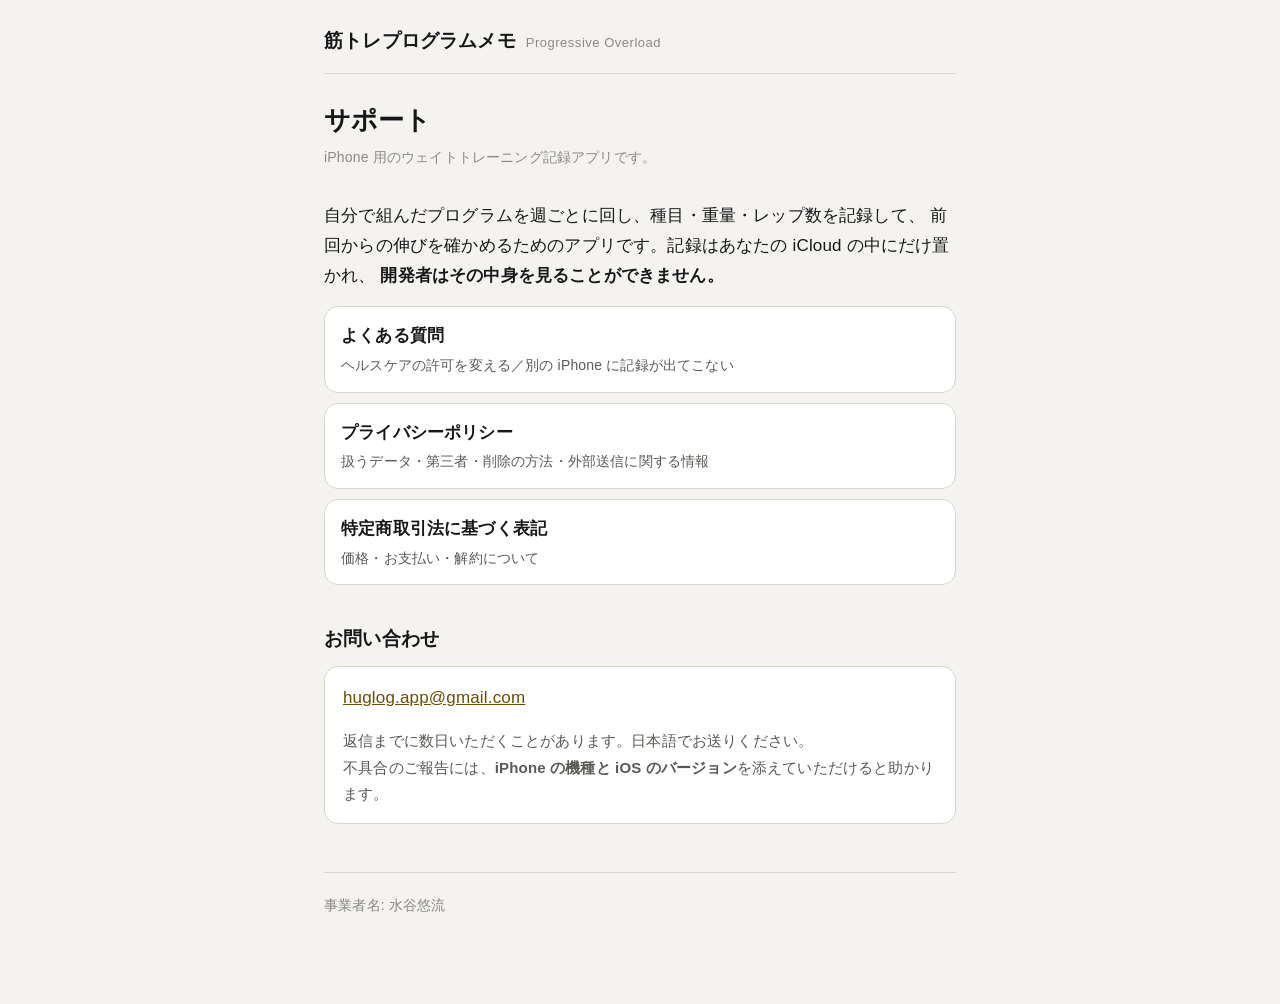
==== index.html @ e044e0a4 "筋トレプログラムメモ の公開サイトを追加した サポート・プライバシーポリシー・特定商取引法に基づく表記・よくある質問の4ページ。 App Store Connect が必須とする Support UR" ====
<!DOCTYPE html>
<html lang="ja">
<head>
<meta charset="utf-8">
<meta name="viewport" content="width=device-width, initial-scale=1">
<title>筋トレプログラムメモ — サポート</title>
<link rel="stylesheet" href="assets/style.css">
</head>
<body>
<div class="wrap">

<header class="site">
  <a class="name" href="./">筋トレプログラムメモ</a>
  <span class="en">Progressive Overload</span>
</header>

<h1>サポート</h1>
<p class="updated">iPhone 用のウェイトトレーニング記録アプリです。</p>

<p>
自分で組んだプログラムを週ごとに回し、種目・重量・レップ数を記録して、
前回からの伸びを確かめるためのアプリです。記録はあなたの iCloud の中にだけ置かれ、
<strong>開発者はその中身を見ることができません。</strong>
</p>

<nav class="index">
  <a href="faq/">
    <span class="t">よくある質問</span>
    <span class="d">ヘルスケアの許可を変える／別の iPhone に記録が出てこない</span>
  </a>
  <a href="privacy/">
    <span class="t">プライバシーポリシー</span>
    <span class="d">扱うデータ・第三者・削除の方法・外部送信に関する情報</span>
  </a>
  <a href="commerce/">
    <span class="t">特定商取引法に基づく表記</span>
    <span class="d">価格・お支払い・解約について</span>
  </a>
</nav>

<h2>お問い合わせ</h2>

<div class="card">
  <p>
    <a href="mailto:huglog.app@gmail.com">huglog.app@gmail.com</a>
  </p>
  <p class="note">
    返信までに数日いただくことがあります。日本語でお送りください。<br>
    不具合のご報告には、<strong>iPhone の機種と iOS のバージョン</strong>を添えていただけると助かります。
  </p>
</div>

<footer class="site">
  <ul>
    <li>事業者名: 水谷悠流</li>
  </ul>
</footer>

</div>
</body>
</html>
---- assets/style.css ----
/* 筋トレプログラムメモ 公開サイト（LG-5）
 *
 * 色はアプリの Design/Tokens.swift から取った同じ値。
 * ホーム画面のアプリからそのまま飛んでくるので、地の色が変わらないようにする。
 *
 * LG-4 の内容要件:「日本語・平易・拡大縮小なしで読める文字サイズ」。
 * したがって本文は 17px（iOS の既定の本文と同じ）を下回らない。
 */

:root {
  --canvas: #F4F3EF;
  --surface: #FFFFFF;
  --surface2: #F7F6F2;
  --ink1: #17171A;
  --ink2: #5A5955;
  --ink3: #8B8A84;
  --accent: #F2C230;
  --accent-ink: #6B4E00;
  --line: #D9D7D0;
  --radius: 14px;
}

@media (prefers-color-scheme: dark) {
  :root:not([data-theme="light"]) {
    --canvas: #0B0C0F;
    --surface: #191B20;
    --surface2: #212429;
    --ink1: #F5F6F8;
    --ink2: #A8ACB4;
    --ink3: #7A7F88;
    --accent: #FFB020;
    --accent-ink: #FFB020;
    --line: #383A40;
  }
}

:root[data-theme="dark"] {
  --canvas: #0B0C0F;
  --surface: #191B20;
  --surface2: #212429;
  --ink1: #F5F6F8;
  --ink2: #A8ACB4;
  --ink3: #7A7F88;
  --accent: #FFB020;
  --accent-ink: #FFB020;
  --line: #383A40;
}

* { box-sizing: border-box; }

html { -webkit-text-size-adjust: 100%; }

body {
  margin: 0;
  background: var(--canvas);
  color: var(--ink1);
  font-family: -apple-system, BlinkMacSystemFont, "Hiragino Sans", "Noto Sans JP",
               "Yu Gothic", Meiryo, sans-serif;
  font-size: 17px;
  line-height: 1.75;
  letter-spacing: 0.01em;
}

.wrap {
  max-width: 42rem;
  margin: 0 auto;
  padding: 24px 20px 64px;
}

/* ── ヘッダ ───────────────────────────────────────── */

header.site {
  display: flex;
  align-items: baseline;
  gap: 10px;
  flex-wrap: wrap;
  padding-bottom: 16px;
  border-bottom: 1px solid var(--line);
  margin-bottom: 28px;
}

header.site a.name {
  font-size: 19px;
  font-weight: 700;
  color: var(--ink1);
  text-decoration: none;
}

header.site .en {
  font-size: 13px;
  color: var(--ink3);
  letter-spacing: 0.04em;
}

/* ── 見出し ───────────────────────────────────────── */

h1 {
  font-size: 26px;
  line-height: 1.4;
  margin: 0 0 6px;
  letter-spacing: 0.005em;
}

.updated {
  font-size: 14px;
  color: var(--ink3);
  margin: 0 0 32px;
}

h2 {
  font-size: 19px;
  margin: 40px 0 12px;
  padding-top: 20px;
  border-top: 1px solid var(--line);
  line-height: 1.5;
}

h2:first-of-type { border-top: none; padding-top: 0; }

h3 {
  font-size: 17px;
  margin: 28px 0 8px;
}

p { margin: 0 0 16px; }

ul, ol { margin: 0 0 16px; padding-left: 1.4em; }
li { margin-bottom: 6px; }

a { color: var(--accent-ink); }

strong { font-weight: 700; }

/* ── 表 ───────────────────────────────────────────── */

.scroll {
  overflow-x: auto;
  -webkit-overflow-scrolling: touch;
  margin: 0 0 20px;
}

table {
  border-collapse: collapse;
  width: 100%;
  table-layout: fixed;
  font-size: 15px;
  line-height: 1.6;
  background: var(--surface);
  border-radius: var(--radius);
  overflow: hidden;
}

th, td {
  text-align: left;
  vertical-align: top;
  padding: 10px 12px;
  border-bottom: 1px solid var(--line);
}

th {
  background: var(--surface2);
  font-weight: 700;
}

thead th { white-space: nowrap; }

/* 行見出し（tbody の th）は**必ず折り返す**。
   ここに nowrap を掛けると1列目が伸びきり、右の列が画面外へ押し出される */
tbody th {
  white-space: normal;
  word-break: normal;
  overflow-wrap: anywhere;
}

td { overflow-wrap: anywhere; }

tbody tr:last-child th,
tbody tr:last-child td { border-bottom: none; }

/* 項目名を左に立てる縦表 */
table.rows { table-layout: auto; }
table.rows th { width: 8.5rem; }

.prices { list-style: none; padding: 0; margin: 0 0 12px; }
.prices li { margin-bottom: 4px; }
.prices b { font-weight: 700; }

/* 狭い画面では**段組みをやめて積む**。
   2列のまま詰めると、項目名の列が1文字ずつ折り返して読めなくなる */
@media (max-width: 560px) {
  table.rows,
  table.rows tbody,
  table.rows tr,
  table.rows > tbody > tr > th,
  table.rows > tbody > tr > td { display: block; width: auto; }

  table.rows > tbody > tr { border-bottom: 1px solid var(--line); }
  table.rows > tbody > tr:last-child { border-bottom: none; }

  table.rows > tbody > tr > th {
    background: transparent;
    border-bottom: none;
    padding: 14px 14px 0;
    font-size: 14px;
    color: var(--ink2);
    font-weight: 700;
  }
  table.rows > tbody > tr > th br { display: none; }

  table.rows > tbody > tr > td {
    border-bottom: none;
    padding: 2px 14px 14px;
  }
}

/* ── カード ───────────────────────────────────────── */

.card {
  background: var(--surface);
  border: 1px solid var(--line);
  border-radius: var(--radius);
  padding: 16px 18px;
  margin: 0 0 20px;
}

.card p:last-child { margin-bottom: 0; }

.note {
  font-size: 15px;
  color: var(--ink2);
}

/* ── 索引（トップ） ───────────────────────────────── */

nav.index { display: grid; gap: 10px; margin: 0 0 32px; }

nav.index a {
  display: block;
  background: var(--surface);
  border: 1px solid var(--line);
  border-radius: var(--radius);
  padding: 14px 16px;
  text-decoration: none;
  color: var(--ink1);
}

nav.index a .t { font-weight: 700; }
nav.index a .d { display: block; font-size: 14px; color: var(--ink2); margin-top: 2px; }

/* ── フッタ ───────────────────────────────────────── */

footer.site {
  margin-top: 48px;
  padding-top: 20px;
  border-top: 1px solid var(--line);
  font-size: 14px;
  color: var(--ink3);
}

footer.site a { color: var(--ink2); }
footer.site ul { list-style: none; padding: 0; display: flex; flex-wrap: wrap; gap: 16px; }
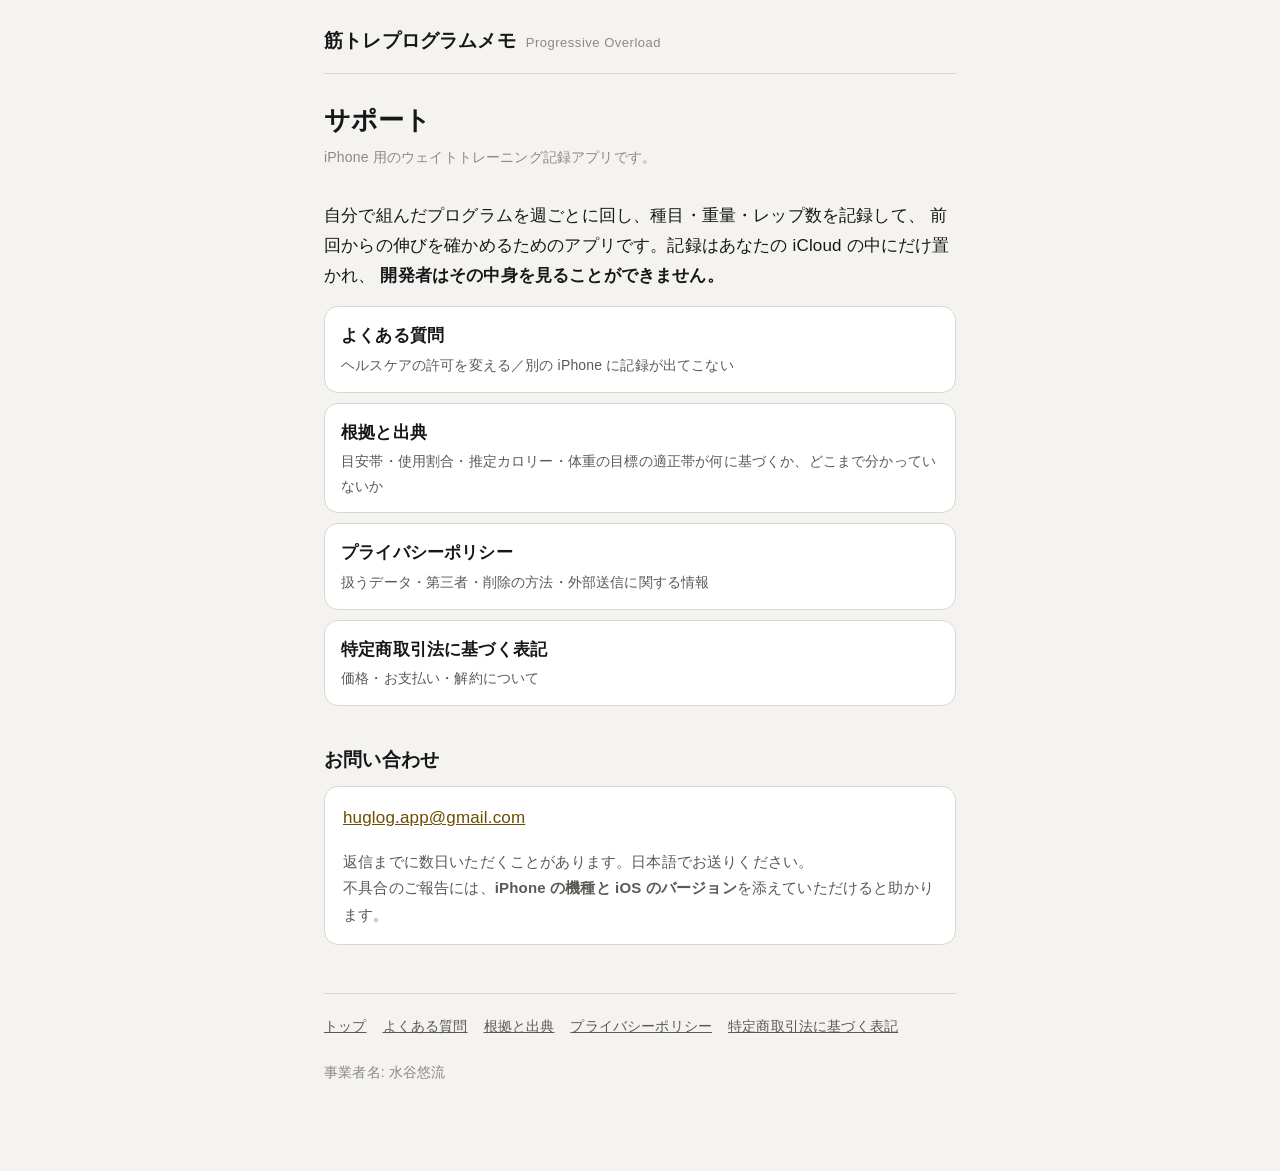
==== commit ba32df61: "根拠と出典の11章・全128割当と各ページの導線を追加" ====
--- a/index.html
+++ b/index.html
@@ -28,6 +28,10 @@
     <span class="t">よくある質問</span>
     <span class="d">ヘルスケアの許可を変える／別の iPhone に記録が出てこない</span>
   </a>
+  <a href="evidence/">
+    <span class="t">根拠と出典</span>
+    <span class="d">目安帯・使用割合・推定カロリー・体重の目標の適正帯が何に基づくか、どこまで分かっていないか</span>
+  </a>
   <a href="privacy/">
     <span class="t">プライバシーポリシー</span>
     <span class="d">扱うデータ・第三者・削除の方法・外部送信に関する情報</span>
@@ -52,6 +56,11 @@
 
 <footer class="site">
   <ul>
+    <li><a href="./">トップ</a></li>
+    <li><a href="faq/">よくある質問</a></li>
+    <li><a href="evidence/">根拠と出典</a></li>
+    <li><a href="privacy/">プライバシーポリシー</a></li>
+    <li><a href="commerce/">特定商取引法に基づく表記</a></li>
     <li>事業者名: 水谷悠流</li>
   </ul>
 </footer>
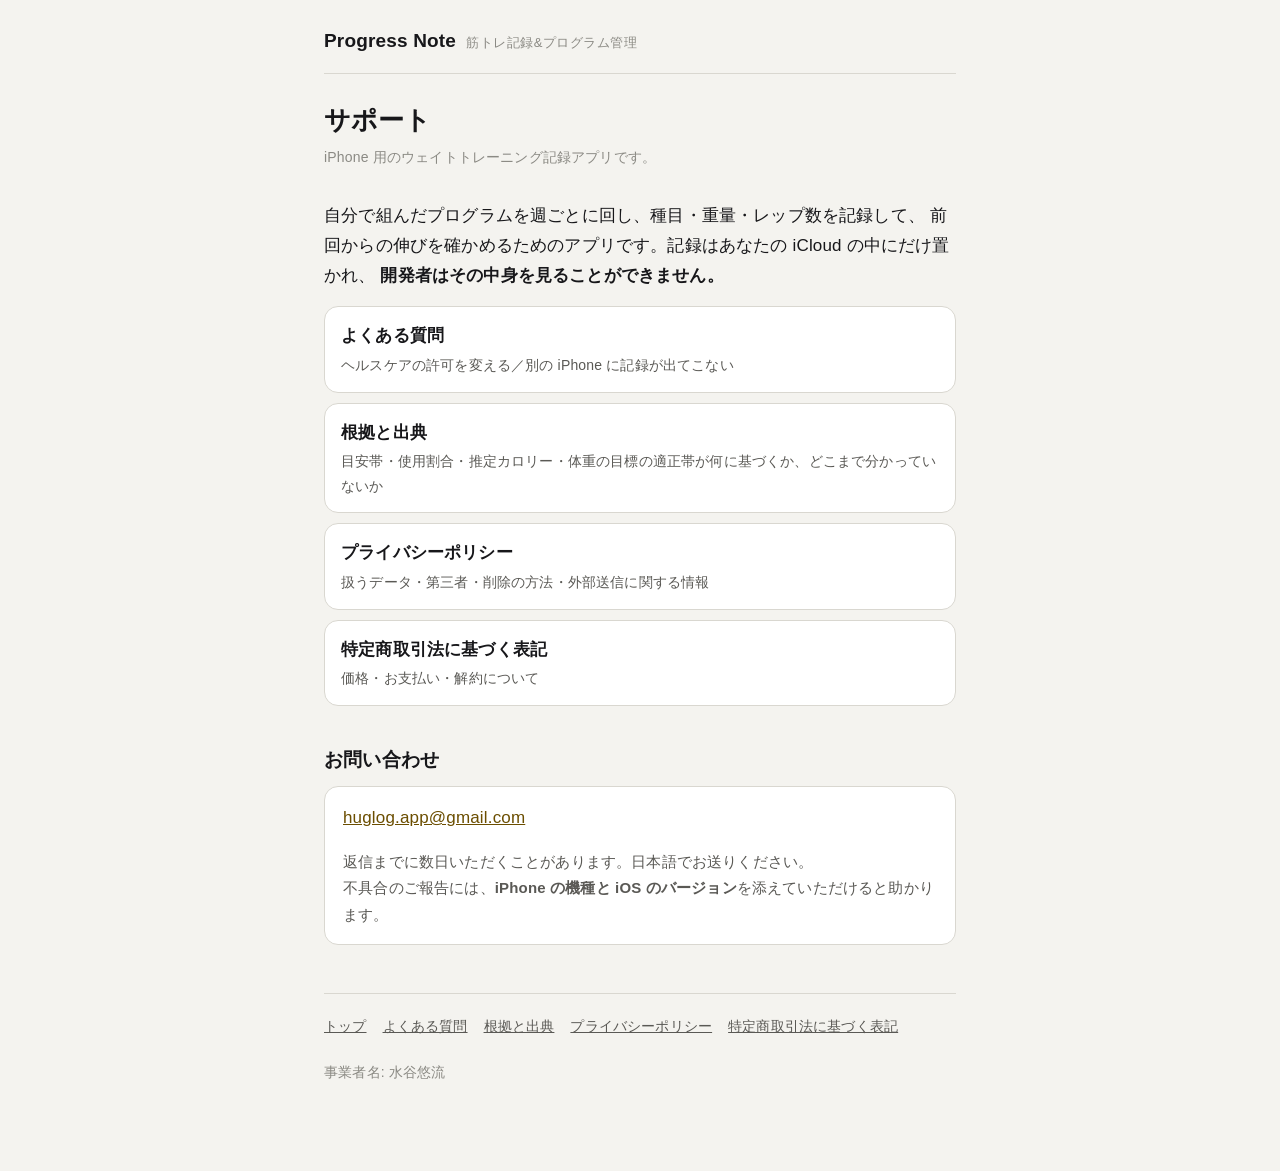
==== commit ca9f2e32: "アプリ名を Progress Note に変更（5ページの表記・タイトル・プライバシーポリシーの名称） ストア名「Progress Note - 筋トレ記録&プログラム管理」への改名に合わせ、 トップ" ====
--- a/index.html
+++ b/index.html
@@ -3,15 +3,15 @@
 <head>
 <meta charset="utf-8">
 <meta name="viewport" content="width=device-width, initial-scale=1">
-<title>筋トレプログラムメモ — サポート</title>
+<title>Progress Note — サポート</title>
 <link rel="stylesheet" href="assets/style.css">
 </head>
 <body>
 <div class="wrap">
 
 <header class="site">
-  <a class="name" href="./">筋トレプログラムメモ</a>
-  <span class="en">Progressive Overload</span>
+  <a class="name" href="./">Progress Note</a>
+  <span class="en">筋トレ記録&amp;プログラム管理</span>
 </header>
 
 <h1>サポート</h1>
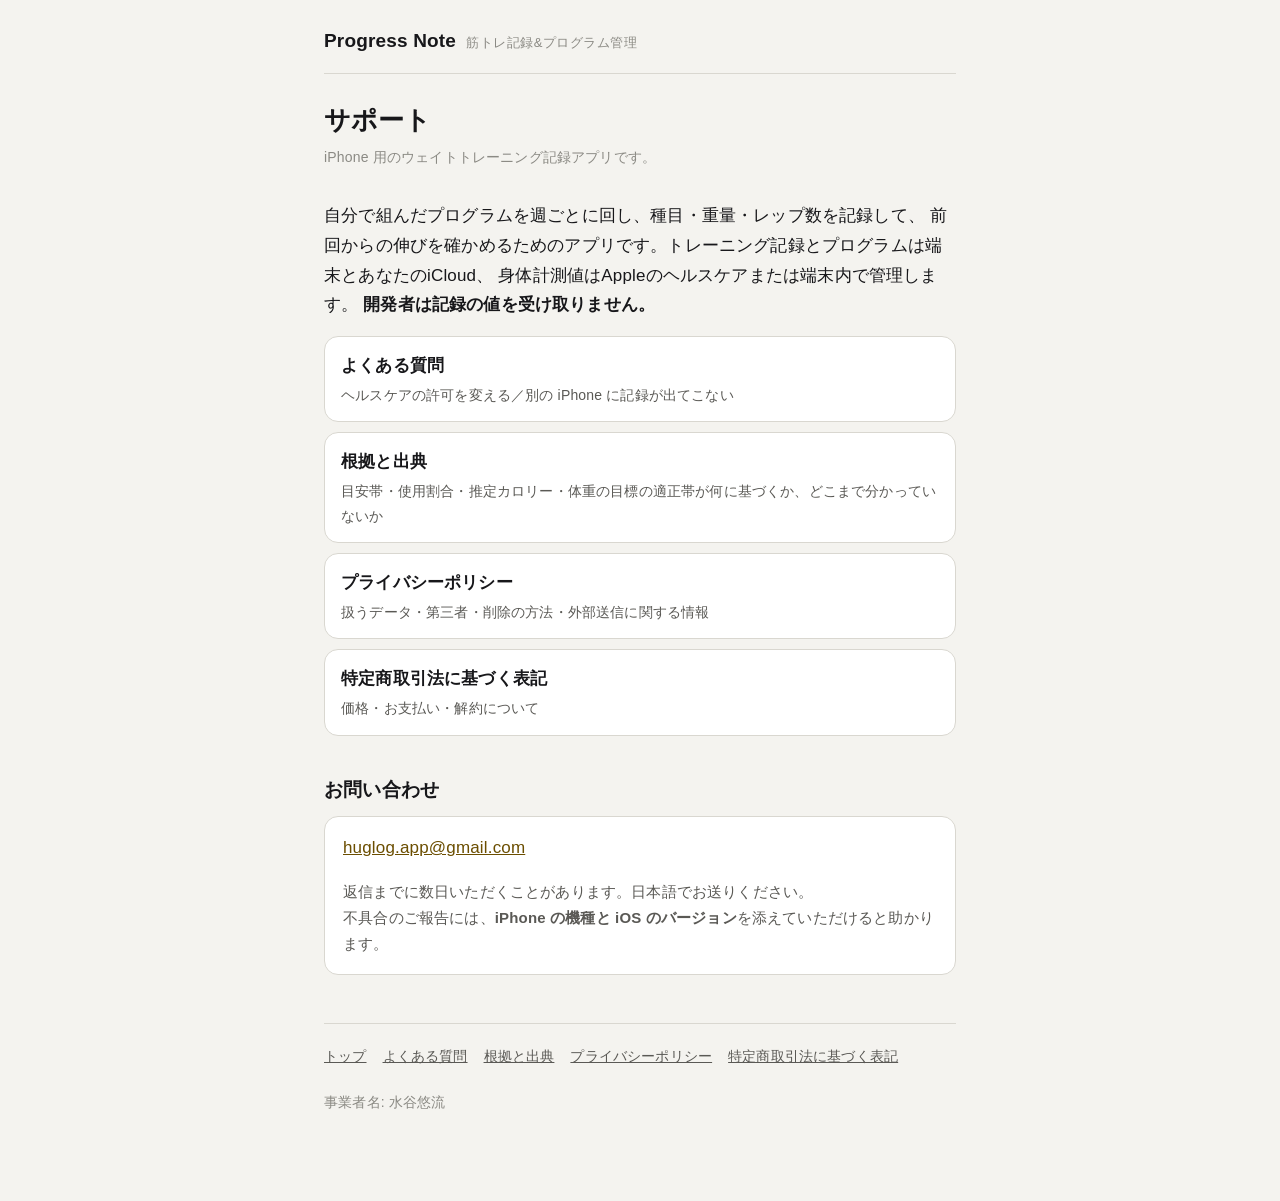
==== commit 5c2ee2c0: "Align privacy policy and support pages with app data handling" ====
--- a/index.html
+++ b/index.html
@@ -10,7 +10,7 @@
 <div class="wrap">
 
 <header class="site">
-  <a class="name" href="./">Progress Note</a>
+  <a class="name" href="./index.html">Progress Note</a>
   <span class="en">筋トレ記録&amp;プログラム管理</span>
 </header>
 
@@ -19,24 +19,25 @@
 
 <p>
 自分で組んだプログラムを週ごとに回し、種目・重量・レップ数を記録して、
-前回からの伸びを確かめるためのアプリです。記録はあなたの iCloud の中にだけ置かれ、
-<strong>開発者はその中身を見ることができません。</strong>
+前回からの伸びを確かめるためのアプリです。トレーニング記録とプログラムは端末とあなたのiCloud、
+身体計測値はAppleのヘルスケアまたは端末内で管理します。
+<strong>開発者は記録の値を受け取りません。</strong>
 </p>
 
 <nav class="index">
-  <a href="faq/">
+  <a href="faq/index.html">
     <span class="t">よくある質問</span>
     <span class="d">ヘルスケアの許可を変える／別の iPhone に記録が出てこない</span>
   </a>
-  <a href="evidence/">
+  <a href="evidence/index.html">
     <span class="t">根拠と出典</span>
     <span class="d">目安帯・使用割合・推定カロリー・体重の目標の適正帯が何に基づくか、どこまで分かっていないか</span>
   </a>
-  <a href="privacy/">
+  <a href="privacy/index.html">
     <span class="t">プライバシーポリシー</span>
     <span class="d">扱うデータ・第三者・削除の方法・外部送信に関する情報</span>
   </a>
-  <a href="commerce/">
+  <a href="commerce/index.html">
     <span class="t">特定商取引法に基づく表記</span>
     <span class="d">価格・お支払い・解約について</span>
   </a>
@@ -56,11 +57,11 @@
 
 <footer class="site">
   <ul>
-    <li><a href="./">トップ</a></li>
-    <li><a href="faq/">よくある質問</a></li>
-    <li><a href="evidence/">根拠と出典</a></li>
-    <li><a href="privacy/">プライバシーポリシー</a></li>
-    <li><a href="commerce/">特定商取引法に基づく表記</a></li>
+    <li><a href="./index.html">トップ</a></li>
+    <li><a href="faq/index.html">よくある質問</a></li>
+    <li><a href="evidence/index.html">根拠と出典</a></li>
+    <li><a href="privacy/index.html">プライバシーポリシー</a></li>
+    <li><a href="commerce/index.html">特定商取引法に基づく表記</a></li>
     <li>事業者名: 水谷悠流</li>
   </ul>
 </footer>
--- a/assets/style.css
+++ b/assets/style.css
@@ -1,4 +1,4 @@
-/* 筋トレプログラムメモ 公開サイト（LG-5）
+/* Progress Note 公開サイト（LG-5）
  *
  * 色はアプリの Design/Tokens.swift から取った同じ値。
  * ホーム画面のアプリからそのまま飛んでくるので、地の色が変わらないようにする。
